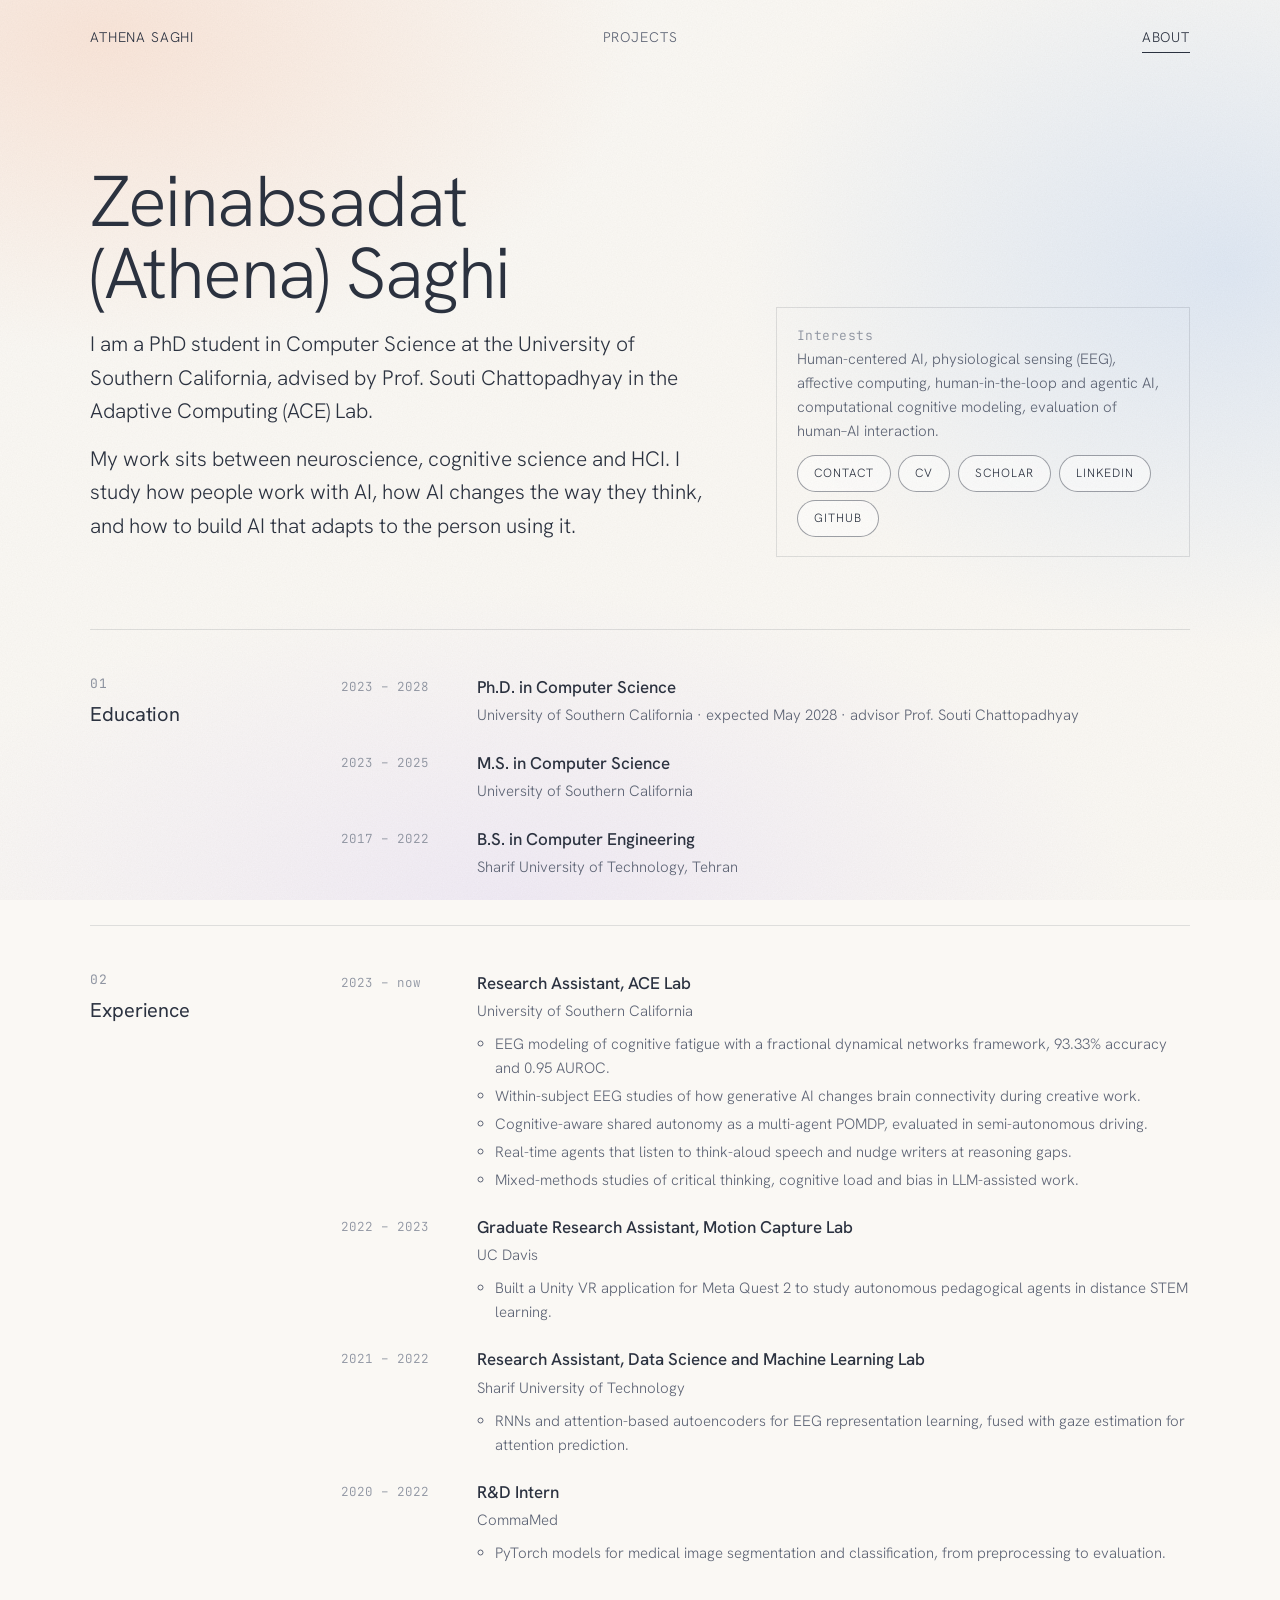
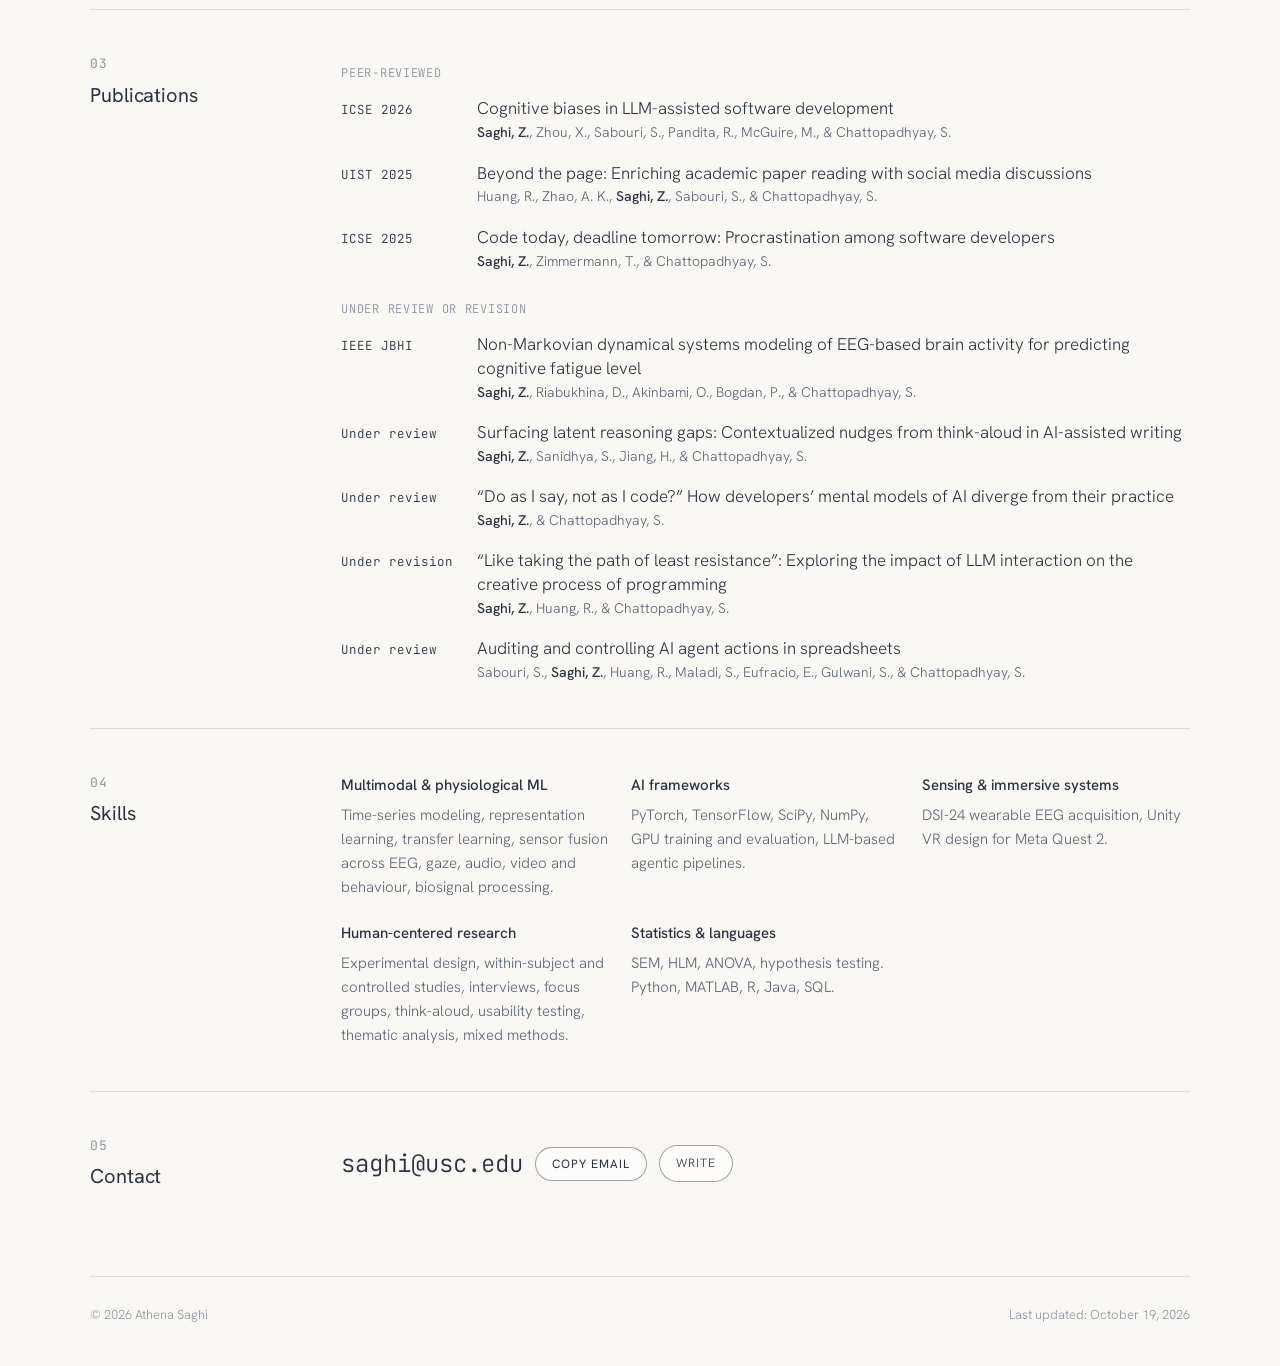
==== about.html @ e02a85a6 "Personal website Co-Authored-By: Claude Opus 5.5 <noreply@anthropic.com>" ====
<!doctype html>
<html lang="en">
<head>
<meta charset="utf-8">
<meta name="viewport" content="width=device-width,initial-scale=1">
<title>About · Athena Saghi</title>
<meta name="description" content="Education, experience, publications and contact for Athena Saghi, PhD student in Computer Science at USC.">
<link rel="preconnect" href="https://fonts.googleapis.com">
<link rel="preconnect" href="https://fonts.gstatic.com" crossorigin>
<link rel="stylesheet" href="https://fonts.googleapis.com/css2?family=Hanken+Grotesk:wght@300;400;500&family=JetBrains+Mono:wght@400;500&family=Baskervville:ital@0;1&display=swap">
<link rel="stylesheet" href="assets/site.css">
<style>
/* About: a short statement, then resume sections as label-left / content-right rows. */
.lead{padding:clamp(40px,7vw,90px) 0 clamp(40px,6vw,72px);display:grid;grid-template-columns:minmax(0,1.5fr) minmax(0,1fr);gap:clamp(28px,5vw,72px);align-items:end}
.lead h1{margin:0 0 18px;font-weight:300;font-size:clamp(40px,6vw,72px);letter-spacing:-.02em;line-height:1}
.lead p{margin:0 0 14px;font-size:clamp(18px,1.7vw,21px);max-width:34em}
.lead .card{border:1px solid var(--line);padding:18px 20px;display:grid;gap:12px;font-size:15px;color:var(--soft)}
.lead .card .num{display:block}
.links{display:flex;flex-wrap:wrap;gap:8px}
.row{display:grid;grid-template-columns:200px minmax(0,1fr);gap:clamp(20px,4vw,56px);padding:clamp(28px,4vw,44px) 0;border-top:1px solid var(--line)}
.row>h2{margin:0;font-weight:400;font-size:20px;letter-spacing:-.005em}
.row>h2 .num{display:block;margin-bottom:4px}
.tl{list-style:none;margin:0;padding:0;display:grid;gap:22px}
.tl>li{display:grid;grid-template-columns:120px minmax(0,1fr);gap:16px}
.tl .when{font-family:var(--mono);font-size:12.5px;color:var(--faint);padding-top:3px}
.tl b{font-weight:500;display:block}
.tl .where{color:var(--soft);font-size:15px}
.tl ul{margin:8px 0 0;padding-left:18px;color:var(--soft);font-size:15px;display:grid;gap:4px}
.pubs{display:grid;gap:18px}
.sub{font-family:var(--mono);font-size:12px;text-transform:uppercase;letter-spacing:.06em;color:var(--faint);margin:10px 0 -4px}
.pub{display:grid;grid-template-columns:120px minmax(0,1fr);gap:16px}
.pub .ven{font-family:var(--mono);font-size:12.5px;padding-top:3px}
.pub .ti{font-size:17px;line-height:1.4}
.pub .au{font-size:14px;color:var(--soft)}
.pub .au b{font-weight:500;color:var(--ink)}
.skills{display:grid;grid-template-columns:repeat(auto-fit,minmax(min(100%,240px),1fr));gap:22px}
.skills h3{margin:0 0 6px;font-weight:500;font-size:15px}
.skills p{margin:0;font-size:15px;color:var(--soft)}
.contact{display:flex;flex-wrap:wrap;align-items:center;gap:12px}
.contact code{font-family:var(--mono);font-size:clamp(18px,2vw,24px)}
@media (max-width:820px){.lead,.row{grid-template-columns:1fr}.tl li,.pub{grid-template-columns:1fr;gap:2px}}
</style>
</head>
<body>
<div class="wash" aria-hidden="true"></div><div class="grain" aria-hidden="true"></div>
<nav class="site-nav wrap" aria-label="Site">
  <a class="home" href="index.html">Athena Saghi</a>
  <a class="mid" href="projects.html">Projects</a>
  <span class="right"><a href="about.html" aria-current="page">About</a></span>
</nav>

<main class="wrap">
  <section class="lead">
    <div>
      <h1>Zeinabsadat (Athena) Saghi</h1>
      <p>I am a PhD student in Computer Science at the University of Southern California, advised by Prof. Souti Chattopadhyay in the Adaptive Computing (ACE) Lab.</p>
      <p>My work sits between neuroscience, cognitive science and HCI. I study how people work with AI, how AI changes the way they think, and how to build AI that adapts to the person using it.</p>
    </div>
    <div class="card">
      <div><span class="num">Interests</span>Human-centered AI, physiological sensing (EEG), affective computing, human-in-the-loop and agentic AI, computational cognitive modeling, evaluation of human–AI interaction.</div>
      <div class="links"><a class="pill" href="#contact">Contact</a><a class="pill" href="#" data-todo title="Link coming soon">CV</a><a class="pill" href="#" data-todo title="Link coming soon">Scholar</a><a class="pill" href="#" data-todo title="Link coming soon">LinkedIn</a><a class="pill" href="#" data-todo title="Link coming soon">GitHub</a></div>
    </div>
  </section>

  <section class="row reveal" id="education">
    <h2><span class="num">01</span>Education</h2>
    <ol class="tl">
      <li><span class="when">2023 – 2028</span><div><b>Ph.D. in Computer Science</b><span class="where">University of Southern California · expected May 2028 · advisor Prof. Souti Chattopadhyay</span></div></li>
      <li><span class="when">2023 – 2025</span><div><b>M.S. in Computer Science</b><span class="where">University of Southern California</span></div></li>
      <li><span class="when">2017 – 2022</span><div><b>B.S. in Computer Engineering</b><span class="where">Sharif University of Technology, Tehran</span></div></li>
    </ol>
  </section>

  <section class="row reveal" id="experience">
    <h2><span class="num">02</span>Experience</h2>
    <ol class="tl">
      <li><span class="when">2023 – now</span><div><b>Research Assistant, ACE Lab</b><span class="where">University of Southern California</span>
        <ul><li>EEG modeling of cognitive fatigue with a fractional dynamical networks framework, 93.33% accuracy and 0.95 AUROC.</li>
        <li>Within-subject EEG studies of how generative AI changes brain connectivity during creative work.</li>
        <li>Cognitive-aware shared autonomy as a multi-agent POMDP, evaluated in semi-autonomous driving.</li>
        <li>Real-time agents that listen to think-aloud speech and nudge writers at reasoning gaps.</li>
        <li>Mixed-methods studies of critical thinking, cognitive load and bias in LLM-assisted work.</li></ul></div></li>
      <li><span class="when">2022 – 2023</span><div><b>Graduate Research Assistant, Motion Capture Lab</b><span class="where">UC Davis</span>
        <ul><li>Built a Unity VR application for Meta Quest 2 to study autonomous pedagogical agents in distance STEM learning.</li></ul></div></li>
      <li><span class="when">2021 – 2022</span><div><b>Research Assistant, Data Science and Machine Learning Lab</b><span class="where">Sharif University of Technology</span>
        <ul><li>RNNs and attention-based autoencoders for EEG representation learning, fused with gaze estimation for attention prediction.</li></ul></div></li>
      <li><span class="when">2020 – 2022</span><div><b>R&amp;D Intern</b><span class="where">CommaMed</span>
        <ul><li>PyTorch models for medical image segmentation and classification, from preprocessing to evaluation.</li></ul></div></li>
    </ol>
  </section>

  <section class="row reveal" id="publications">
    <h2><span class="num">03</span>Publications</h2>
    <div class="pubs">
      <div class="sub">Peer-reviewed</div>
      <div class="pub"><span class="ven">ICSE 2026</span><div><div class="ti">Cognitive biases in LLM-assisted software development</div><div class="au"><b>Saghi, Z.</b>, Zhou, X., Sabouri, S., Pandita, R., McGuire, M., &amp; Chattopadhyay, S.</div></div></div>
      <div class="pub"><span class="ven">UIST 2025</span><div><div class="ti">Beyond the page: Enriching academic paper reading with social media discussions</div><div class="au">Huang, R., Zhao, A. K., <b>Saghi, Z.</b>, Sabouri, S., &amp; Chattopadhyay, S.</div></div></div>
      <div class="pub"><span class="ven">ICSE 2025</span><div><div class="ti">Code today, deadline tomorrow: Procrastination among software developers</div><div class="au"><b>Saghi, Z.</b>, Zimmermann, T., &amp; Chattopadhyay, S.</div></div></div>
      <div class="sub">Under review or revision</div>
      <div class="pub"><span class="ven">IEEE JBHI</span><div><div class="ti">Non-Markovian dynamical systems modeling of EEG-based brain activity for predicting cognitive fatigue level</div><div class="au"><b>Saghi, Z.</b>, Riabukhina, D., Akinbami, O., Bogdan, P., &amp; Chattopadhyay, S.</div></div></div>
      <div class="pub"><span class="ven">Under review</span><div><div class="ti">Surfacing latent reasoning gaps: Contextualized nudges from think-aloud in AI-assisted writing</div><div class="au"><b>Saghi, Z.</b>, Sanidhya, S., Jiang, H., &amp; Chattopadhyay, S.</div></div></div>
      <div class="pub"><span class="ven">Under review</span><div><div class="ti">“Do as I say, not as I code?” How developers’ mental models of AI diverge from their practice</div><div class="au"><b>Saghi, Z.</b>, &amp; Chattopadhyay, S.</div></div></div>
      <div class="pub"><span class="ven">Under revision</span><div><div class="ti">“Like taking the path of least resistance”: Exploring the impact of LLM interaction on the creative process of programming</div><div class="au"><b>Saghi, Z.</b>, Huang, R., &amp; Chattopadhyay, S.</div></div></div>
      <div class="pub"><span class="ven">Under review</span><div><div class="ti">Auditing and controlling AI agent actions in spreadsheets</div><div class="au">Sabouri, S., <b>Saghi, Z.</b>, Huang, R., Maladi, S., Eufracio, E., Gulwani, S., &amp; Chattopadhyay, S.</div></div></div>
    </div>
  </section>

  <section class="row reveal" id="skills">
    <h2><span class="num">04</span>Skills</h2>
    <div class="skills">
      <div><h3>Multimodal &amp; physiological ML</h3><p>Time-series modeling, representation learning, transfer learning, sensor fusion across EEG, gaze, audio, video and behaviour, biosignal processing.</p></div>
      <div><h3>AI frameworks</h3><p>PyTorch, TensorFlow, SciPy, NumPy, GPU training and evaluation, LLM-based agentic pipelines.</p></div>
      <div><h3>Sensing &amp; immersive systems</h3><p>DSI-24 wearable EEG acquisition, Unity VR design for Meta Quest 2.</p></div>
      <div><h3>Human-centered research</h3><p>Experimental design, within-subject and controlled studies, interviews, focus groups, think-aloud, usability testing, thematic analysis, mixed methods.</p></div>
      <div><h3>Statistics &amp; languages</h3><p>SEM, HLM, ANOVA, hypothesis testing. Python, MATLAB, R, Java, SQL.</p></div>
    </div>
  </section>

  <section class="row reveal" id="contact">
    <h2><span class="num">05</span>Contact</h2>
    <div class="contact"><code>saghi@usc.edu</code><button class="pill" type="button" data-copy="saghi@usc.edu">Copy email</button><a class="pill" href="mailto:saghi@usc.edu">Write</a></div>
  </section>

  <footer class="site-foot"><span>© 2026 Athena Saghi</span><span>Last updated: October 19, 2026</span></footer>
</main>
<script src="assets/site.js"></script>
<script>document.querySelectorAll('[data-todo]').forEach(a=>a.addEventListener('click',e=>e.preventDefault()))</script>
</body>
</html>
---- assets/site.css ----
/* Shared styles for all pages: graphite on warm paper, one sans for text, a mono for numbers, an italic serif for questions. */
:root{
  --paper:#faf8f4;--paper-2:#f1ede6;--sheet:#fffdf9;--ink:#2b3240;--ink-rgb:43,50,64;--soft:#5c6374;--faint:#8e94a1;
  --accent:#e27054;--accent-rgb:226,112,84;
  --line:rgba(43,50,64,.13);--hl:rgba(226,112,84,.18);--shadow:0 1px 2px rgba(43,50,64,.06),0 12px 30px -14px rgba(43,50,64,.22);
  --sans:"Hanken Grotesk",ui-sans-serif,system-ui,sans-serif;--serif:"Baskervville",Georgia,serif;--mono:"JetBrains Mono",ui-monospace,Menlo,monospace;
  color-scheme:light}
/* one soft light wash behind every page, so the hero and the sections share the same ground */
.wash{position:fixed;inset:0;z-index:-1;pointer-events:none;background:
  radial-gradient(60vw 50vh at 8% 4%,rgba(248,214,196,.55),transparent 70%),
  radial-gradient(55vw 60vh at 96% 30%,rgba(205,221,243,.6),transparent 70%),
  radial-gradient(70vw 50vh at 40% 100%,rgba(232,224,246,.55),transparent 70%),var(--paper)}

*{box-sizing:border-box}
html{background:var(--paper)}
body{color:var(--ink);background:transparent}
body{margin:0;font-family:var(--sans);font-weight:300;font-size:17px;line-height:1.6;overflow-x:clip;-webkit-font-smoothing:antialiased}
a{color:inherit}
::selection{background:var(--hl)}
.grain{position:fixed;inset:0;pointer-events:none;z-index:50;mix-blend-mode:multiply;opacity:.35;
  background-image:url("data:image/svg+xml,%3Csvg xmlns='http://www.w3.org/2000/svg' width='300' height='300'%3E%3Cfilter id='n'%3E%3CfeTurbulence type='fractalNoise' baseFrequency='.8' numOctaves='3' stitchTiles='stitch'/%3E%3CfeColorMatrix values='0 0 0 0 .55 0 0 0 0 .52 0 0 0 0 .47 0 0 0 .3 0'/%3E%3C/filter%3E%3Crect width='100%25' height='100%25' filter='url(%23n)'/%3E%3C/svg%3E")}
.wrap{max-width:1180px;margin:0 auto;padding:0 clamp(16px,4vw,40px)}

/* nav: name left, links spread, like the reference */
.site-nav{position:relative;z-index:5;display:grid;grid-template-columns:1fr auto 1fr;align-items:center;gap:12px;padding-top:22px;padding-bottom:22px}
.site-nav a{font-size:14px;letter-spacing:.06em;text-transform:uppercase;text-decoration:none;color:var(--soft);padding:4px 0;border-bottom:1px solid transparent}
.site-nav a:hover{color:var(--ink)}
.site-nav a[aria-current="page"]{color:var(--ink);border-bottom-color:currentColor}
.site-nav .home{justify-self:start;color:var(--ink)}
.site-nav .right{justify-self:end;display:flex;gap:18px;align-items:center}

.pill{display:inline-flex;align-items:center;gap:8px;font-size:12px;letter-spacing:.08em;text-transform:uppercase;text-decoration:none;padding:8px 16px;border:1px solid color-mix(in srgb,var(--ink) 45%,transparent);border-radius:999px;color:var(--ink);background:rgba(255,255,255,.55);backdrop-filter:blur(2px);cursor:pointer;font-family:var(--sans)}
.pill:hover{background:var(--ink);color:var(--paper)}
:focus-visible{outline:1.5px dashed var(--ink);outline-offset:3px}

/* section scaffolding */
.sec{padding:clamp(72px,10vw,120px) 0}
.sec-head{display:flex;align-items:baseline;justify-content:space-between;gap:16px;border-bottom:1px solid var(--line);padding-bottom:14px;margin-bottom:clamp(32px,5vw,56px)}
.sec-head h2{margin:0;font-weight:400;font-size:clamp(28px,3.4vw,40px);letter-spacing:-.01em}
.sec-head span{font-family:var(--mono);font-size:12px;color:var(--faint);letter-spacing:.04em;text-transform:uppercase}
.num{font-family:var(--mono);font-size:13px;letter-spacing:.04em;color:var(--faint)}
.q{font-family:var(--serif);font-style:italic}
.mark{background:linear-gradient(transparent 55%,var(--hl) 55%);padding:0 .1em}

/* footer */
.site-foot{border-top:1px solid var(--line);margin-top:40px;padding:28px 0 40px;display:flex;justify-content:space-between;gap:12px;flex-wrap:wrap;font-size:13px;color:var(--faint)}

@media (prefers-reduced-motion:no-preference){
  .reveal{opacity:0;transform:translateY(14px);transition:opacity .8s ease,transform .8s ease}
  .reveal.in{opacity:1;transform:none}}
@media (max-width:620px){
  .site-nav{grid-template-columns:1fr auto;row-gap:6px}
  .site-nav .mid{grid-column:1;grid-row:2;justify-self:start}
  .site-nav .right{grid-column:2;grid-row:1/3}}
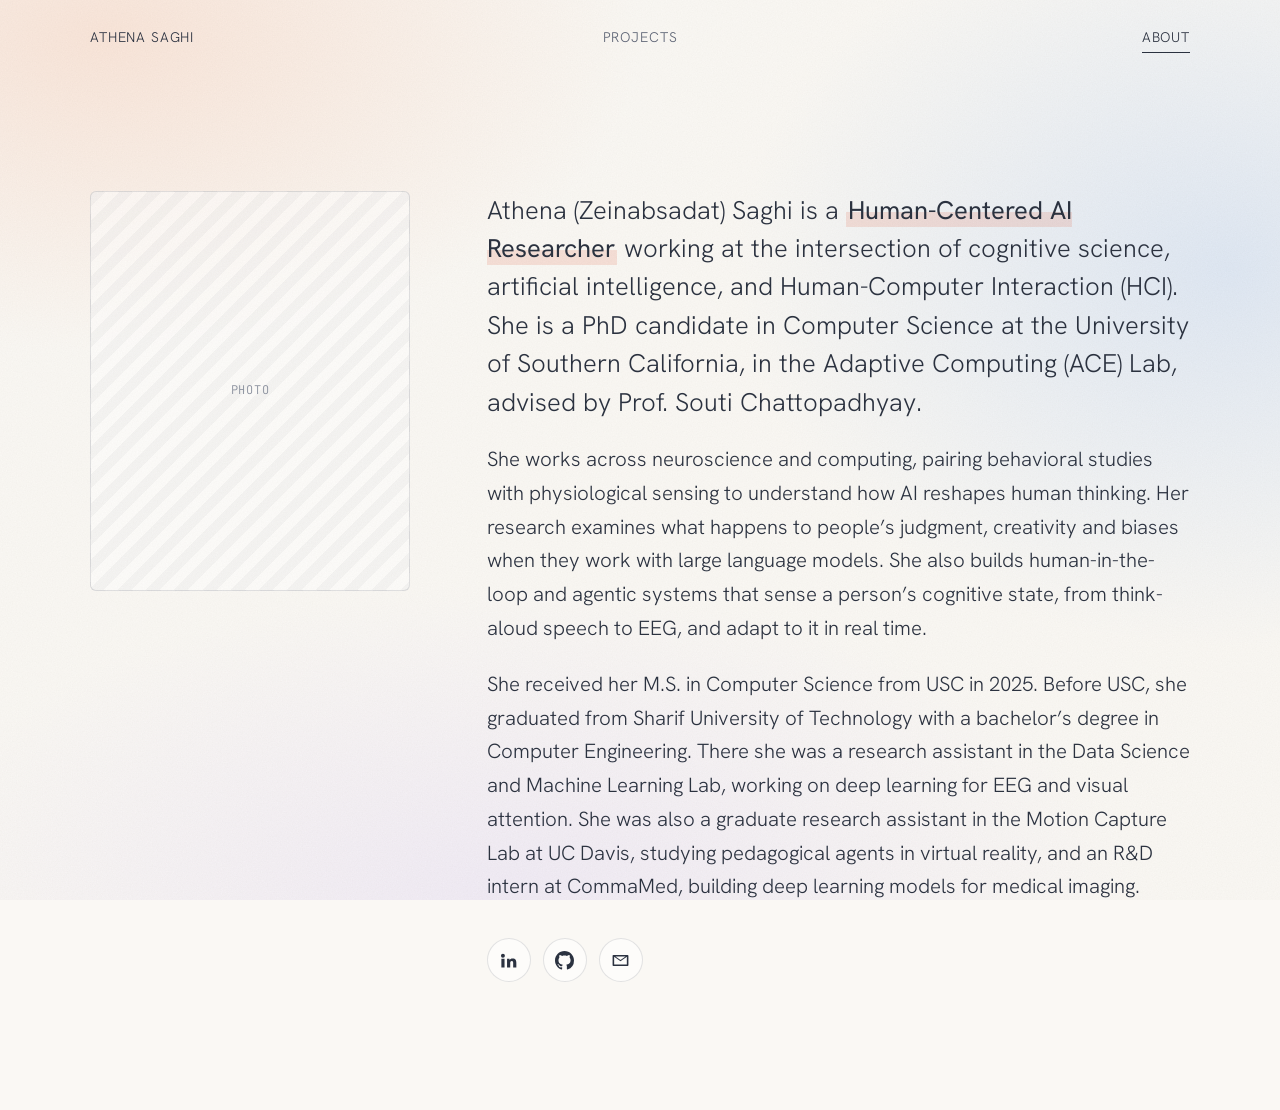
==== commit 75f256b3: "About page bio with photo placeholder and icons; general research questions; paper links; image plac" ====
--- a/about.html
+++ b/about.html
@@ -4,41 +4,26 @@
 <meta charset="utf-8">
 <meta name="viewport" content="width=device-width,initial-scale=1">
 <title>About · Athena Saghi</title>
-<meta name="description" content="Education, experience, publications and contact for Athena Saghi, PhD student in Computer Science at USC.">
+<meta name="description" content="Athena Saghi is a human-centered AI researcher and PhD candidate in Computer Science at the University of Southern California.">
 <link rel="preconnect" href="https://fonts.googleapis.com">
 <link rel="preconnect" href="https://fonts.gstatic.com" crossorigin>
 <link rel="stylesheet" href="https://fonts.googleapis.com/css2?family=Hanken+Grotesk:wght@300;400;500&family=JetBrains+Mono:wght@400;500&family=Baskervville:ital@0;1&display=swap">
 <link rel="stylesheet" href="assets/site.css">
 <style>
-/* About: a short statement, then resume sections as label-left / content-right rows. */
-.lead{padding:clamp(40px,7vw,90px) 0 clamp(40px,6vw,72px);display:grid;grid-template-columns:minmax(0,1.5fr) minmax(0,1fr);gap:clamp(28px,5vw,72px);align-items:end}
-.lead h1{margin:0 0 18px;font-weight:300;font-size:clamp(40px,6vw,72px);letter-spacing:-.02em;line-height:1}
-.lead p{margin:0 0 14px;font-size:clamp(18px,1.7vw,21px);max-width:34em}
-.lead .card{border:1px solid var(--line);padding:18px 20px;display:grid;gap:12px;font-size:15px;color:var(--soft)}
-.lead .card .num{display:block}
-.links{display:flex;flex-wrap:wrap;gap:8px}
-.row{display:grid;grid-template-columns:200px minmax(0,1fr);gap:clamp(20px,4vw,56px);padding:clamp(28px,4vw,44px) 0;border-top:1px solid var(--line)}
-.row>h2{margin:0;font-weight:400;font-size:20px;letter-spacing:-.005em}
-.row>h2 .num{display:block;margin-bottom:4px}
-.tl{list-style:none;margin:0;padding:0;display:grid;gap:22px}
-.tl>li{display:grid;grid-template-columns:120px minmax(0,1fr);gap:16px}
-.tl .when{font-family:var(--mono);font-size:12.5px;color:var(--faint);padding-top:3px}
-.tl b{font-weight:500;display:block}
-.tl .where{color:var(--soft);font-size:15px}
-.tl ul{margin:8px 0 0;padding-left:18px;color:var(--soft);font-size:15px;display:grid;gap:4px}
-.pubs{display:grid;gap:18px}
-.sub{font-family:var(--mono);font-size:12px;text-transform:uppercase;letter-spacing:.06em;color:var(--faint);margin:10px 0 -4px}
-.pub{display:grid;grid-template-columns:120px minmax(0,1fr);gap:16px}
-.pub .ven{font-family:var(--mono);font-size:12.5px;padding-top:3px}
-.pub .ti{font-size:17px;line-height:1.4}
-.pub .au{font-size:14px;color:var(--soft)}
-.pub .au b{font-weight:500;color:var(--ink)}
-.skills{display:grid;grid-template-columns:repeat(auto-fit,minmax(min(100%,240px),1fr));gap:22px}
-.skills h3{margin:0 0 6px;font-weight:500;font-size:15px}
-.skills p{margin:0;font-size:15px;color:var(--soft)}
-.contact{display:flex;flex-wrap:wrap;align-items:center;gap:12px}
-.contact code{font-family:var(--mono);font-size:clamp(18px,2vw,24px)}
-@media (max-width:820px){.lead,.row{grid-template-columns:1fr}.tl li,.pub{grid-template-columns:1fr;gap:2px}}
+/* About: a portrait beside a short narrative bio and contact icons. Nothing else on the page. */
+.about{display:grid;grid-template-columns:minmax(0,320px) minmax(0,1fr);gap:clamp(32px,6vw,88px);align-items:start;padding:clamp(48px,9vw,120px) 0 clamp(64px,10vw,140px)}
+/* to use a real photo, replace the .portrait div with: <img class="portrait" src="assets/profile.jpg" alt="Athena Saghi"> */
+.portrait{width:100%;aspect-ratio:4/5;border-radius:6px;border:1px solid var(--line);object-fit:cover;display:grid;place-items:center;
+  background:repeating-linear-gradient(135deg,rgba(43,50,64,.035) 0 10px,transparent 10px 20px),rgba(255,255,255,.55)}
+.portrait span{font-family:var(--mono);font-size:12px;letter-spacing:.06em;text-transform:uppercase;color:var(--faint)}
+.bio p{margin:0 0 22px;font-size:clamp(18px,1.6vw,21px);line-height:1.65;max-width:36em}
+.bio p:first-child{font-size:clamp(21px,2vw,26px);line-height:1.5}
+.bio .role{font-weight:400}
+.icons{display:flex;gap:12px;margin-top:34px}
+.icons a{width:44px;height:44px;display:grid;place-items:center;border:1px solid var(--line);border-radius:999px;color:var(--ink);background:rgba(255,255,255,.55);transition:background .2s ease,color .2s ease,border-color .2s ease}
+.icons a:hover{background:var(--ink);color:var(--paper);border-color:var(--ink)}
+.icons svg{width:19px;height:19px;fill:currentColor}
+@media (max-width:760px){.about{grid-template-columns:1fr}.portrait{max-width:280px}}
 </style>
 </head>
 <body>
@@ -50,80 +35,20 @@
 </nav>
 
 <main class="wrap">
-  <section class="lead">
-    <div>
-      <h1>Zeinabsadat (Athena) Saghi</h1>
-      <p>I am a PhD student in Computer Science at the University of Southern California, advised by Prof. Souti Chattopadhyay in the Adaptive Computing (ACE) Lab.</p>
-      <p>My work sits between neuroscience, cognitive science and HCI. I study how people work with AI, how AI changes the way they think, and how to build AI that adapts to the person using it.</p>
-    </div>
-    <div class="card">
-      <div><span class="num">Interests</span>Human-centered AI, physiological sensing (EEG), affective computing, human-in-the-loop and agentic AI, computational cognitive modeling, evaluation of human–AI interaction.</div>
-      <div class="links"><a class="pill" href="#contact">Contact</a><a class="pill" href="#" data-todo title="Link coming soon">CV</a><a class="pill" href="#" data-todo title="Link coming soon">Scholar</a><a class="pill" href="#" data-todo title="Link coming soon">LinkedIn</a><a class="pill" href="#" data-todo title="Link coming soon">GitHub</a></div>
+  <section class="about">
+    <div class="portrait" role="img" aria-label="Photo of Athena Saghi (placeholder)"><span>Photo</span></div>
+    <div class="bio">
+      <p>Athena (Zeinabsadat) Saghi is a <span class="mark role">Human-Centered AI Researcher</span> working at the intersection of cognitive science, artificial intelligence, and Human-Computer Interaction (HCI). She is a PhD candidate in Computer Science at the University of Southern California, in the Adaptive Computing (ACE) Lab, advised by Prof. Souti Chattopadhyay.</p>
+      <p>She works across neuroscience and computing, pairing behavioral studies with physiological sensing to understand how AI reshapes human thinking. Her research examines what happens to people’s judgment, creativity and biases when they work with large language models. She also builds human-in-the-loop and agentic systems that sense a person’s cognitive state, from think-aloud speech to EEG, and adapt to it in real time.</p>
+      <p>She received her M.S. in Computer Science from USC in 2025. Before USC, she graduated from Sharif University of Technology with a bachelor’s degree in Computer Engineering. There she was a research assistant in the Data Science and Machine Learning Lab, working on deep learning for EEG and visual attention. She was also a graduate research assistant in the Motion Capture Lab at UC Davis, studying pedagogical agents in virtual reality, and an R&amp;D intern at CommaMed, building deep learning models for medical imaging.</p>
+      <div class="icons">
+        <a href="https://www.linkedin.com/in/atena-saghi/" target="_blank" rel="noopener" aria-label="LinkedIn"><svg viewBox="0 0 24 24" aria-hidden="true"><path d="M4.98 3.5a2.5 2.5 0 1 1 0 5 2.5 2.5 0 0 1 0-5zM3 9.75h4v11H3v-11zm6.5 0h3.8v1.5h.05c.53-1 1.83-1.85 3.77-1.85 4.03 0 4.78 2.4 4.78 5.5v5.85h-4v-5.2c0-1.24-.02-2.84-1.73-2.84-1.73 0-2 1.35-2 2.75v5.29h-4v-11z"/></svg></a>
+        <a href="https://github.com/atenasadat" target="_blank" rel="noopener" aria-label="GitHub"><svg viewBox="0 0 16 16" aria-hidden="true"><path d="M8 0C3.58 0 0 3.58 0 8c0 3.54 2.29 6.53 5.47 7.59.4.07.55-.17.55-.38 0-.19-.01-.82-.01-1.49-2.01.37-2.53-.49-2.69-.94-.09-.23-.48-.94-.82-1.13-.28-.15-.68-.52-.01-.53.63-.01 1.08.58 1.23.82.72 1.21 1.87.87 2.33.66.07-.52.28-.87.51-1.07-1.78-.2-3.64-.89-3.64-3.95 0-.87.31-1.59.82-2.15-.08-.2-.36-1.02.08-2.12 0 0 .67-.21 2.2.82.64-.18 1.32-.27 2-.27.68 0 1.36.09 2 .27 1.53-1.04 2.2-.82 2.2-.82.44 1.1.16 1.92.08 2.12.51.56.82 1.27.82 2.15 0 3.07-1.87 3.75-3.65 3.95.29.25.54.73.54 1.48 0 1.07-.01 1.93-.01 2.2 0 .21.15.46.55.38A8.013 8.013 0 0 0 16 8c0-4.42-3.58-8-8-8z"/></svg></a>
+        <a href="mailto:saghi@usc.edu" aria-label="Email saghi@usc.edu"><svg viewBox="0 0 24 24" aria-hidden="true"><path d="M3 5h18a1 1 0 0 1 1 1v12a1 1 0 0 1-1 1H3a1 1 0 0 1-1-1V6a1 1 0 0 1 1-1zm1 2.3V17h16V7.3l-8 5.6-8-5.6zM5.6 7l6.4 4.5L18.4 7H5.6z"/></svg></a>
+      </div>
     </div>
   </section>
-
-  <section class="row reveal" id="education">
-    <h2><span class="num">01</span>Education</h2>
-    <ol class="tl">
-      <li><span class="when">2023 – 2028</span><div><b>Ph.D. in Computer Science</b><span class="where">University of Southern California · expected May 2028 · advisor Prof. Souti Chattopadhyay</span></div></li>
-      <li><span class="when">2023 – 2025</span><div><b>M.S. in Computer Science</b><span class="where">University of Southern California</span></div></li>
-      <li><span class="when">2017 – 2022</span><div><b>B.S. in Computer Engineering</b><span class="where">Sharif University of Technology, Tehran</span></div></li>
-    </ol>
-  </section>
-
-  <section class="row reveal" id="experience">
-    <h2><span class="num">02</span>Experience</h2>
-    <ol class="tl">
-      <li><span class="when">2023 – now</span><div><b>Research Assistant, ACE Lab</b><span class="where">University of Southern California</span>
-        <ul><li>EEG modeling of cognitive fatigue with a fractional dynamical networks framework, 93.33% accuracy and 0.95 AUROC.</li>
-        <li>Within-subject EEG studies of how generative AI changes brain connectivity during creative work.</li>
-        <li>Cognitive-aware shared autonomy as a multi-agent POMDP, evaluated in semi-autonomous driving.</li>
-        <li>Real-time agents that listen to think-aloud speech and nudge writers at reasoning gaps.</li>
-        <li>Mixed-methods studies of critical thinking, cognitive load and bias in LLM-assisted work.</li></ul></div></li>
-      <li><span class="when">2022 – 2023</span><div><b>Graduate Research Assistant, Motion Capture Lab</b><span class="where">UC Davis</span>
-        <ul><li>Built a Unity VR application for Meta Quest 2 to study autonomous pedagogical agents in distance STEM learning.</li></ul></div></li>
-      <li><span class="when">2021 – 2022</span><div><b>Research Assistant, Data Science and Machine Learning Lab</b><span class="where">Sharif University of Technology</span>
-        <ul><li>RNNs and attention-based autoencoders for EEG representation learning, fused with gaze estimation for attention prediction.</li></ul></div></li>
-      <li><span class="when">2020 – 2022</span><div><b>R&amp;D Intern</b><span class="where">CommaMed</span>
-        <ul><li>PyTorch models for medical image segmentation and classification, from preprocessing to evaluation.</li></ul></div></li>
-    </ol>
-  </section>
-
-  <section class="row reveal" id="publications">
-    <h2><span class="num">03</span>Publications</h2>
-    <div class="pubs">
-      <div class="sub">Peer-reviewed</div>
-      <div class="pub"><span class="ven">ICSE 2026</span><div><div class="ti">Cognitive biases in LLM-assisted software development</div><div class="au"><b>Saghi, Z.</b>, Zhou, X., Sabouri, S., Pandita, R., McGuire, M., &amp; Chattopadhyay, S.</div></div></div>
-      <div class="pub"><span class="ven">UIST 2025</span><div><div class="ti">Beyond the page: Enriching academic paper reading with social media discussions</div><div class="au">Huang, R., Zhao, A. K., <b>Saghi, Z.</b>, Sabouri, S., &amp; Chattopadhyay, S.</div></div></div>
-      <div class="pub"><span class="ven">ICSE 2025</span><div><div class="ti">Code today, deadline tomorrow: Procrastination among software developers</div><div class="au"><b>Saghi, Z.</b>, Zimmermann, T., &amp; Chattopadhyay, S.</div></div></div>
-      <div class="sub">Under review or revision</div>
-      <div class="pub"><span class="ven">IEEE JBHI</span><div><div class="ti">Non-Markovian dynamical systems modeling of EEG-based brain activity for predicting cognitive fatigue level</div><div class="au"><b>Saghi, Z.</b>, Riabukhina, D., Akinbami, O., Bogdan, P., &amp; Chattopadhyay, S.</div></div></div>
-      <div class="pub"><span class="ven">Under review</span><div><div class="ti">Surfacing latent reasoning gaps: Contextualized nudges from think-aloud in AI-assisted writing</div><div class="au"><b>Saghi, Z.</b>, Sanidhya, S., Jiang, H., &amp; Chattopadhyay, S.</div></div></div>
-      <div class="pub"><span class="ven">Under review</span><div><div class="ti">“Do as I say, not as I code?” How developers’ mental models of AI diverge from their practice</div><div class="au"><b>Saghi, Z.</b>, &amp; Chattopadhyay, S.</div></div></div>
-      <div class="pub"><span class="ven">Under revision</span><div><div class="ti">“Like taking the path of least resistance”: Exploring the impact of LLM interaction on the creative process of programming</div><div class="au"><b>Saghi, Z.</b>, Huang, R., &amp; Chattopadhyay, S.</div></div></div>
-      <div class="pub"><span class="ven">Under review</span><div><div class="ti">Auditing and controlling AI agent actions in spreadsheets</div><div class="au">Sabouri, S., <b>Saghi, Z.</b>, Huang, R., Maladi, S., Eufracio, E., Gulwani, S., &amp; Chattopadhyay, S.</div></div></div>
-    </div>
-  </section>
-
-  <section class="row reveal" id="skills">
-    <h2><span class="num">04</span>Skills</h2>
-    <div class="skills">
-      <div><h3>Multimodal &amp; physiological ML</h3><p>Time-series modeling, representation learning, transfer learning, sensor fusion across EEG, gaze, audio, video and behaviour, biosignal processing.</p></div>
-      <div><h3>AI frameworks</h3><p>PyTorch, TensorFlow, SciPy, NumPy, GPU training and evaluation, LLM-based agentic pipelines.</p></div>
-      <div><h3>Sensing &amp; immersive systems</h3><p>DSI-24 wearable EEG acquisition, Unity VR design for Meta Quest 2.</p></div>
-      <div><h3>Human-centered research</h3><p>Experimental design, within-subject and controlled studies, interviews, focus groups, think-aloud, usability testing, thematic analysis, mixed methods.</p></div>
-      <div><h3>Statistics &amp; languages</h3><p>SEM, HLM, ANOVA, hypothesis testing. Python, MATLAB, R, Java, SQL.</p></div>
-    </div>
-  </section>
-
-  <section class="row reveal" id="contact">
-    <h2><span class="num">05</span>Contact</h2>
-    <div class="contact"><code>saghi@usc.edu</code><button class="pill" type="button" data-copy="saghi@usc.edu">Copy email</button><a class="pill" href="mailto:saghi@usc.edu">Write</a></div>
-  </section>
-
-  <footer class="site-foot"><span>© 2026 Athena Saghi</span><span>Last updated: October 19, 2026</span></footer>
 </main>
 <script src="assets/site.js"></script>
-<script>document.querySelectorAll('[data-todo]').forEach(a=>a.addEventListener('click',e=>e.preventDefault()))</script>
 </body>
 </html>
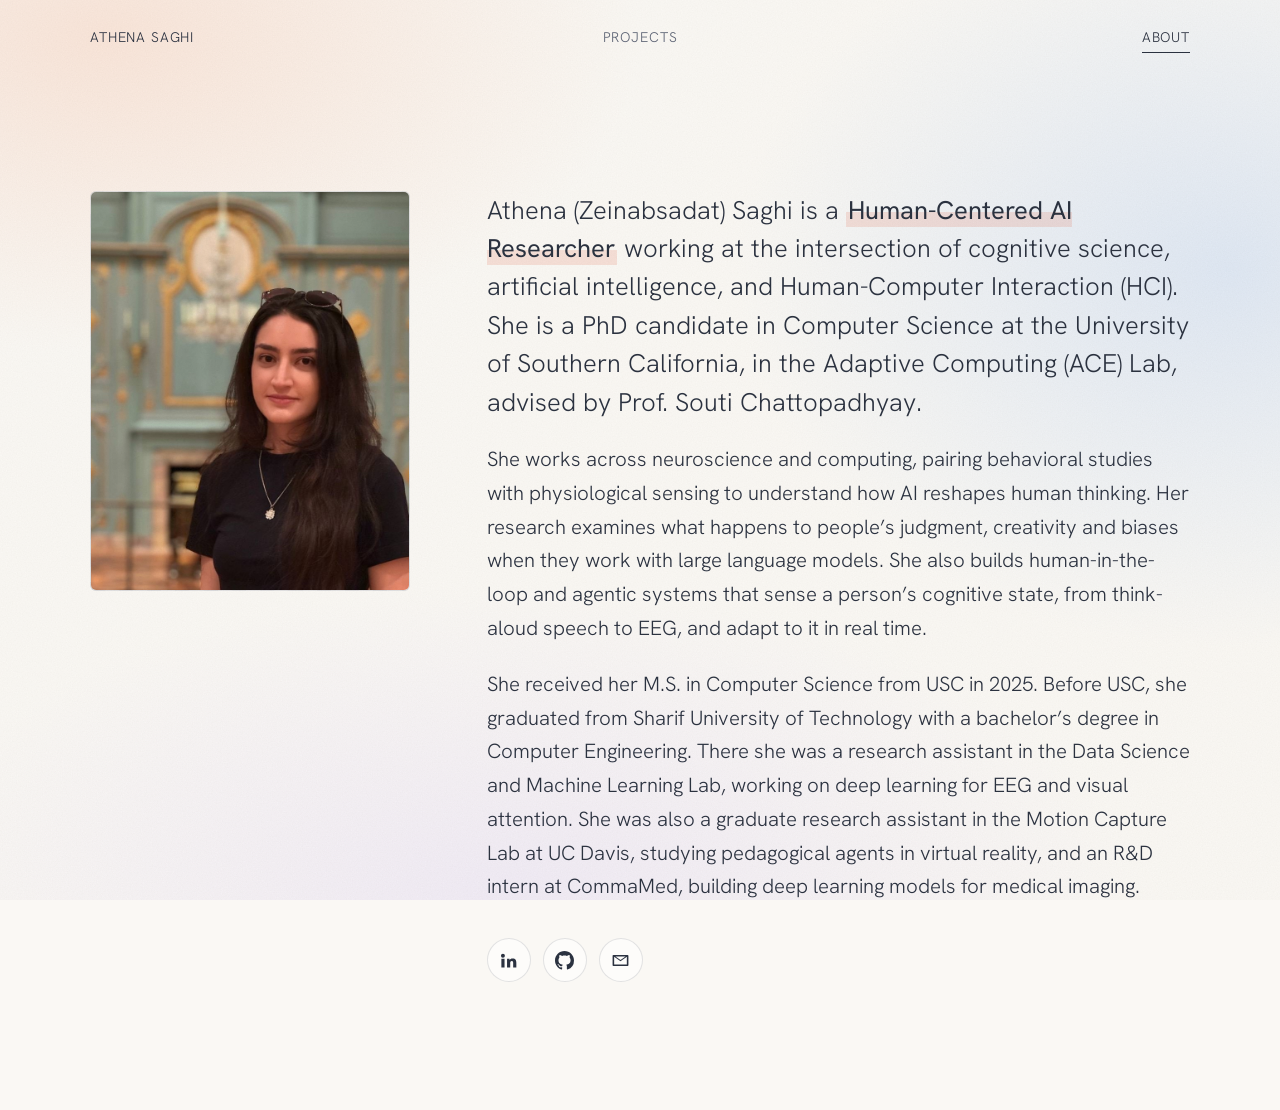
==== commit 272d9398: "Add profile photo to About page Co-Authored-By: Claude Opus 5.5 <noreply@anthropic.com>" ====
--- a/about.html
+++ b/about.html
@@ -13,7 +13,7 @@
 /* About: a portrait beside a short narrative bio and contact icons. Nothing else on the page. */
 .about{display:grid;grid-template-columns:minmax(0,320px) minmax(0,1fr);gap:clamp(32px,6vw,88px);align-items:start;padding:clamp(48px,9vw,120px) 0 clamp(64px,10vw,140px)}
 /* to use a real photo, replace the .portrait div with: <img class="portrait" src="assets/profile.jpg" alt="Athena Saghi"> */
-.portrait{width:100%;aspect-ratio:4/5;border-radius:6px;border:1px solid var(--line);object-fit:cover;display:grid;place-items:center;
+.portrait{width:100%;aspect-ratio:4/5;border-radius:6px;border:1px solid var(--line);object-fit:cover;object-position:60% 40%;display:block;height:auto;
   background:repeating-linear-gradient(135deg,rgba(43,50,64,.035) 0 10px,transparent 10px 20px),rgba(255,255,255,.55)}
 .portrait span{font-family:var(--mono);font-size:12px;letter-spacing:.06em;text-transform:uppercase;color:var(--faint)}
 .bio p{margin:0 0 22px;font-size:clamp(18px,1.6vw,21px);line-height:1.65;max-width:36em}
@@ -36,7 +36,7 @@
 
 <main class="wrap">
   <section class="about">
-    <div class="portrait" role="img" aria-label="Photo of Athena Saghi (placeholder)"><span>Photo</span></div>
+    <img class="portrait" src="assets/profile.jpg" alt="Athena Saghi" width="960" height="960">
     <div class="bio">
       <p>Athena (Zeinabsadat) Saghi is a <span class="mark role">Human-Centered AI Researcher</span> working at the intersection of cognitive science, artificial intelligence, and Human-Computer Interaction (HCI). She is a PhD candidate in Computer Science at the University of Southern California, in the Adaptive Computing (ACE) Lab, advised by Prof. Souti Chattopadhyay.</p>
       <p>She works across neuroscience and computing, pairing behavioral studies with physiological sensing to understand how AI reshapes human thinking. Her research examines what happens to people’s judgment, creativity and biases when they work with large language models. She also builds human-in-the-loop and agentic systems that sense a person’s cognitive state, from think-aloud speech to EEG, and adapt to it in real time.</p>
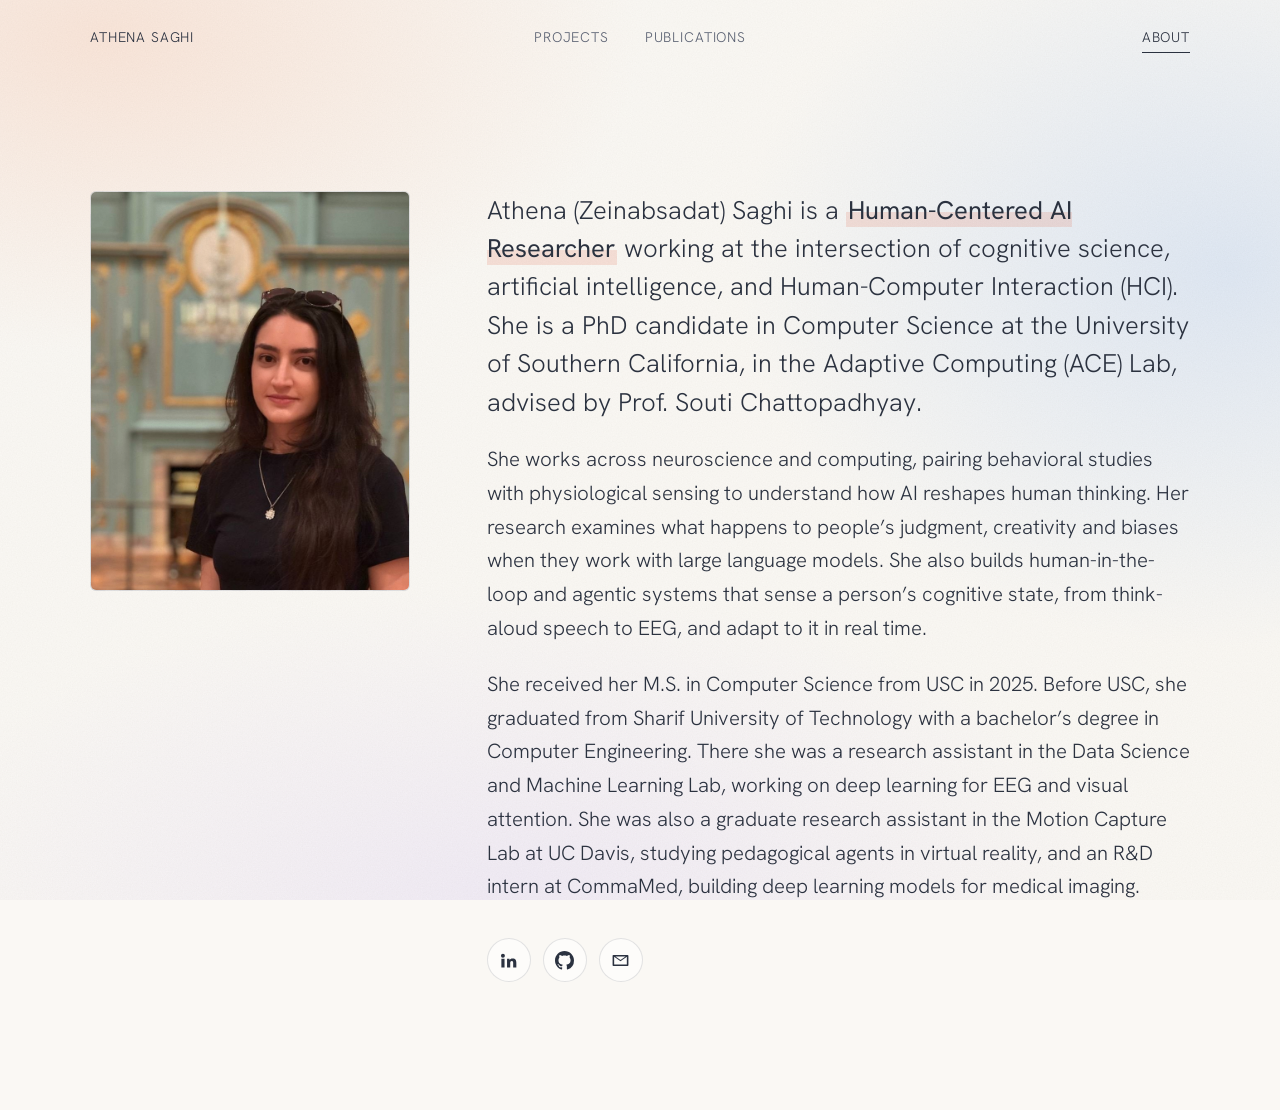
==== commit 51e86887: "Add Publications page and nav link Co-Authored-By: Claude Opus 5.5 <noreply@anthropic.com>" ====
--- a/about.html
+++ b/about.html
@@ -30,7 +30,7 @@
 <div class="wash" aria-hidden="true"></div><div class="grain" aria-hidden="true"></div>
 <nav class="site-nav wrap" aria-label="Site">
   <a class="home" href="index.html">Athena Saghi</a>
-  <a class="mid" href="projects.html">Projects</a>
+  <span class="mid"><a href="projects.html">Projects</a><a href="publications.html">Publications</a></span>
   <span class="right"><a href="about.html" aria-current="page">About</a></span>
 </nav>
 
--- a/assets/site.css
+++ b/assets/site.css
@@ -27,6 +27,7 @@
 .site-nav a:hover{color:var(--ink)}
 .site-nav a[aria-current="page"]{color:var(--ink);border-bottom-color:currentColor}
 .site-nav .home{justify-self:start;color:var(--ink)}
+.site-nav .mid{display:flex;gap:clamp(18px,3vw,36px)}
 .site-nav .right{justify-self:end;display:flex;gap:18px;align-items:center}
 
 .pill{display:inline-flex;align-items:center;gap:8px;font-size:12px;letter-spacing:.08em;text-transform:uppercase;text-decoration:none;padding:8px 16px;border:1px solid color-mix(in srgb,var(--ink) 45%,transparent);border-radius:999px;color:var(--ink);background:rgba(255,255,255,.55);backdrop-filter:blur(2px);cursor:pointer;font-family:var(--sans)}
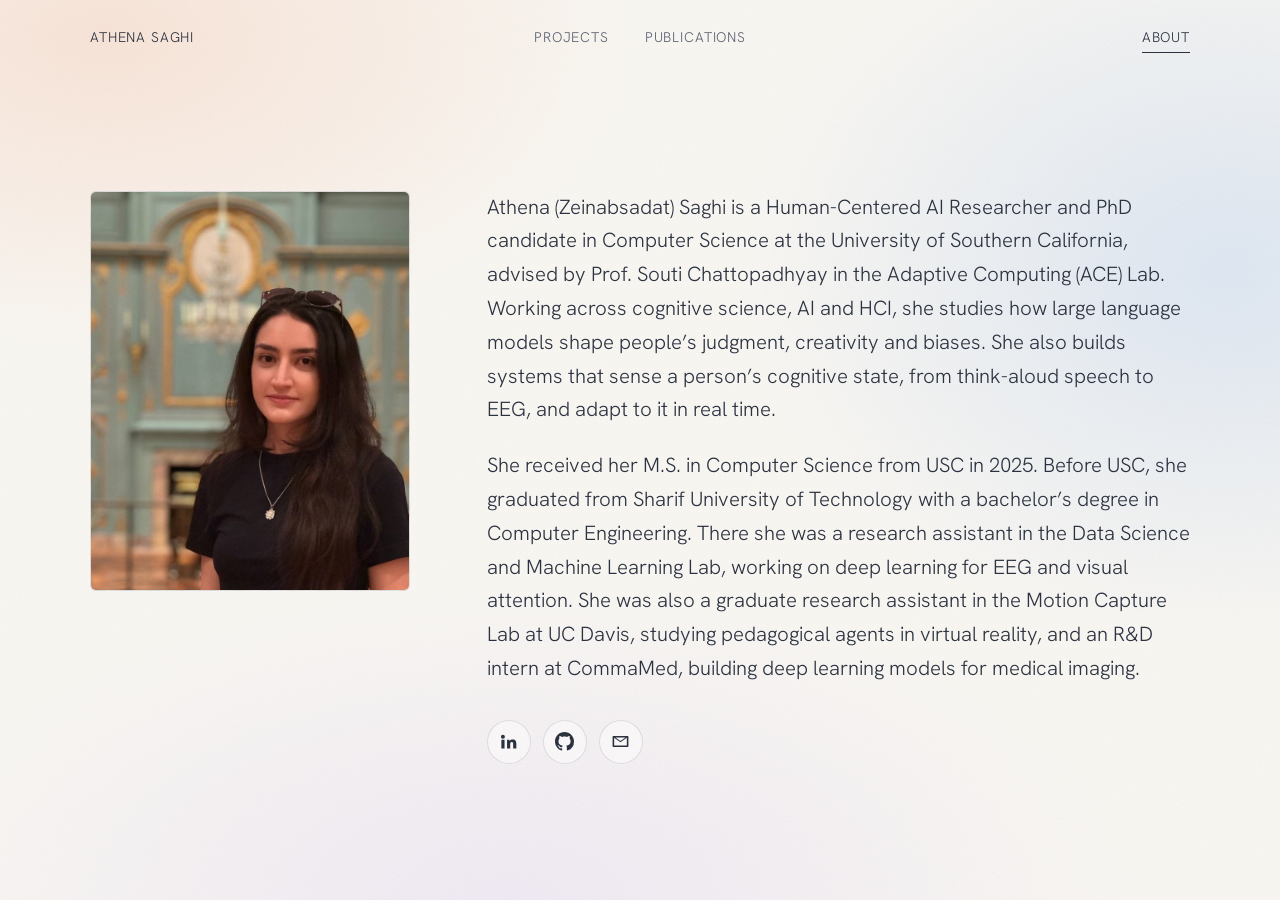
==== commit f0b25b53: "Merge and shorten About bio, uniform paragraph style Co-Authored-By: Claude Opus 5.5 <noreply@anthro" ====
--- a/about.html
+++ b/about.html
@@ -17,8 +17,6 @@
   background:repeating-linear-gradient(135deg,rgba(43,50,64,.035) 0 10px,transparent 10px 20px),rgba(255,255,255,.55)}
 .portrait span{font-family:var(--mono);font-size:12px;letter-spacing:.06em;text-transform:uppercase;color:var(--faint)}
 .bio p{margin:0 0 22px;font-size:clamp(18px,1.6vw,21px);line-height:1.65;max-width:36em}
-.bio p:first-child{font-size:clamp(21px,2vw,26px);line-height:1.5}
-.bio .role{font-weight:400}
 .icons{display:flex;gap:12px;margin-top:34px}
 .icons a{width:44px;height:44px;display:grid;place-items:center;border:1px solid var(--line);border-radius:999px;color:var(--ink);background:rgba(255,255,255,.55);transition:background .2s ease,color .2s ease,border-color .2s ease}
 .icons a:hover{background:var(--ink);color:var(--paper);border-color:var(--ink)}
@@ -38,8 +36,7 @@
   <section class="about">
     <img class="portrait" src="assets/profile.jpg" alt="Athena Saghi" width="960" height="960">
     <div class="bio">
-      <p>Athena (Zeinabsadat) Saghi is a <span class="mark role">Human-Centered AI Researcher</span> working at the intersection of cognitive science, artificial intelligence, and Human-Computer Interaction (HCI). She is a PhD candidate in Computer Science at the University of Southern California, in the Adaptive Computing (ACE) Lab, advised by Prof. Souti Chattopadhyay.</p>
-      <p>She works across neuroscience and computing, pairing behavioral studies with physiological sensing to understand how AI reshapes human thinking. Her research examines what happens to people’s judgment, creativity and biases when they work with large language models. She also builds human-in-the-loop and agentic systems that sense a person’s cognitive state, from think-aloud speech to EEG, and adapt to it in real time.</p>
+      <p>Athena (Zeinabsadat) Saghi is a Human-Centered AI Researcher and PhD candidate in Computer Science at the University of Southern California, advised by Prof. Souti Chattopadhyay in the Adaptive Computing (ACE) Lab. Working across cognitive science, AI and HCI, she studies how large language models shape people’s judgment, creativity and biases. She also builds systems that sense a person’s cognitive state, from think-aloud speech to EEG, and adapt to it in real time.</p>
       <p>She received her M.S. in Computer Science from USC in 2025. Before USC, she graduated from Sharif University of Technology with a bachelor’s degree in Computer Engineering. There she was a research assistant in the Data Science and Machine Learning Lab, working on deep learning for EEG and visual attention. She was also a graduate research assistant in the Motion Capture Lab at UC Davis, studying pedagogical agents in virtual reality, and an R&amp;D intern at CommaMed, building deep learning models for medical imaging.</p>
       <div class="icons">
         <a href="https://www.linkedin.com/in/atena-saghi/" target="_blank" rel="noopener" aria-label="LinkedIn"><svg viewBox="0 0 24 24" aria-hidden="true"><path d="M4.98 3.5a2.5 2.5 0 1 1 0 5 2.5 2.5 0 0 1 0-5zM3 9.75h4v11H3v-11zm6.5 0h3.8v1.5h.05c.53-1 1.83-1.85 3.77-1.85 4.03 0 4.78 2.4 4.78 5.5v5.85h-4v-5.2c0-1.24-.02-2.84-1.73-2.84-1.73 0-2 1.35-2 2.75v5.29h-4v-11z"/></svg></a>
